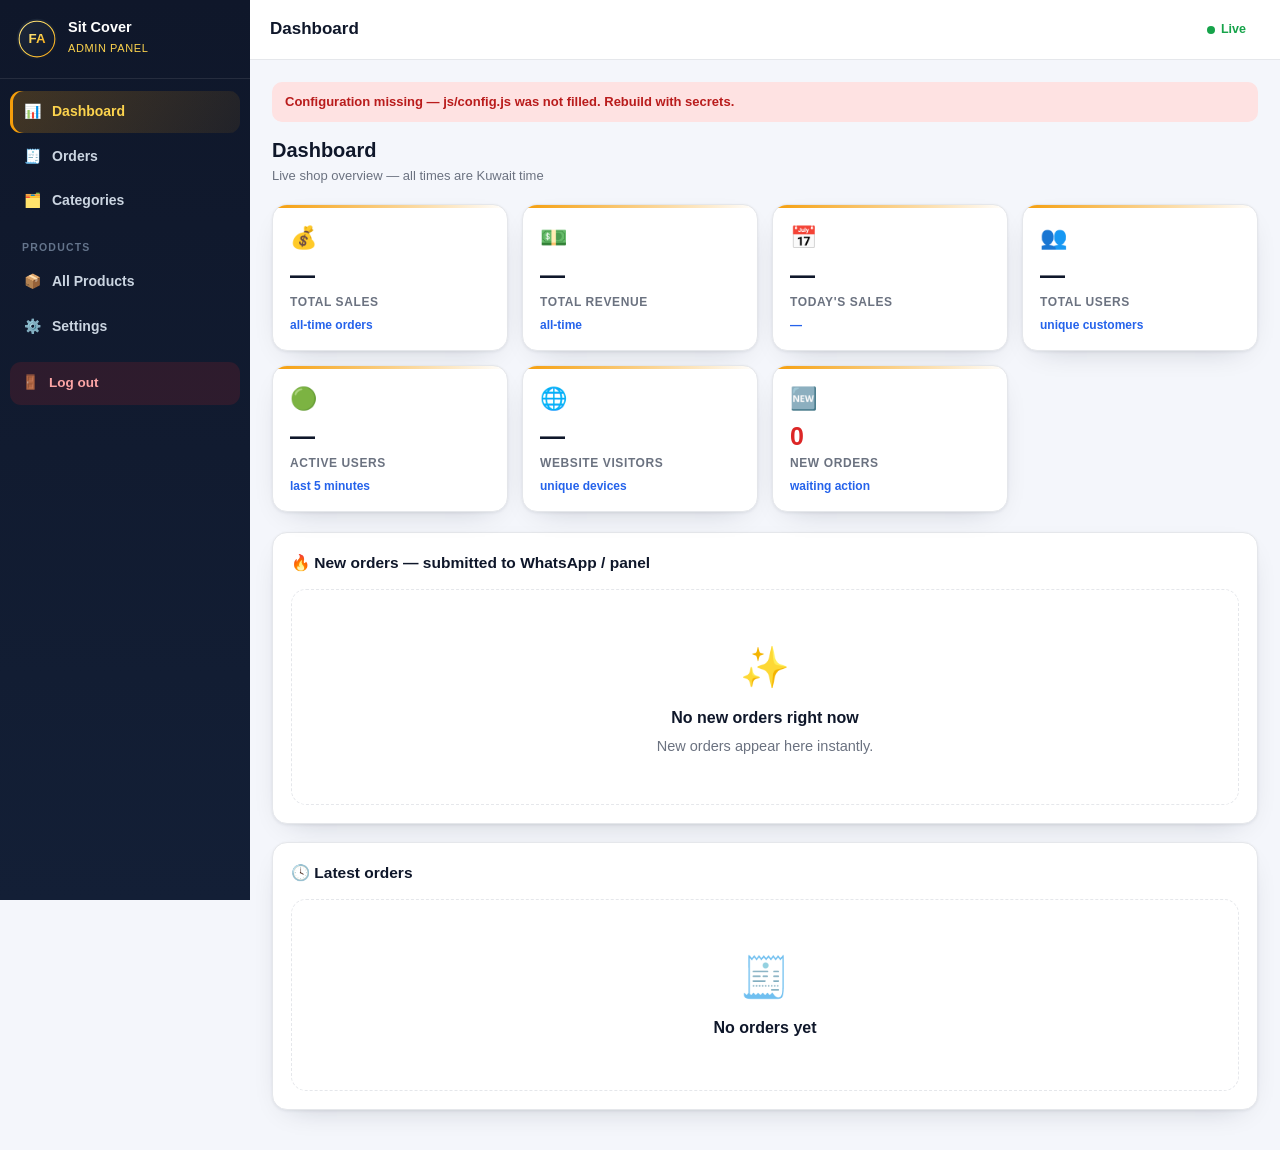
==== index.html @ c8568279 "Sit Cover admin panel: dashboard, orders, categories, products, settings" ====
<!doctype html>
<html lang="en">
<head>
  <meta charset="utf-8">
  <meta name="viewport" content="width=device-width, initial-scale=1">
  <title>Dashboard — Sit Cover Admin</title>
  <meta name="robots" content="noindex">
  <link rel="icon" href="assets/logo.svg" type="image/svg+xml">
  <link rel="stylesheet" href="css/admin.css">
</head>
<body data-nav="dashboard">
  <div id="preloader">
    <div class="pre-card">
      <img src="assets/logo.svg" alt="logo">
      <div class="pre-name">Sit Cover Admin</div>
      <div class="pre-sub">Loading dashboard…</div>
      <div class="pre-bar"><i></i></div>
    </div>
  </div>

  <div class="scrim" id="scrim"></div>
  <aside class="side" id="adminSide"></aside>

  <div class="main">
    <header class="top" id="adminTop"></header>

    <div class="wrap-a">
      <div class="login-err" id="bootErr"></div>

      <div class="page-head">
        <div>
          <h2>Dashboard</h2>
          <div class="sub">Live shop overview — all times are Kuwait time</div>
        </div>
        <div class="sub" id="dashDate"></div>
      </div>

      <div class="cards">
        <div class="stat"><div class="se">💰</div><div class="sv" id="stSales">—</div><div class="sl">Total Sales</div><div class="ss">all-time orders</div></div>
        <div class="stat"><div class="se">💵</div><div class="sv" id="stRevenue">—</div><div class="sl">Total Revenue</div><div class="ss">all-time</div></div>
        <div class="stat"><div class="se">📅</div><div class="sv" id="stToday">—</div><div class="sl">Today's Sales</div><div class="ss" id="stTodayRev">—</div></div>
        <div class="stat"><div class="se">👥</div><div class="sv" id="stUsers">—</div><div class="sl">Total Users</div><div class="ss">unique customers</div></div>
        <div class="stat"><div class="se">🟢</div><div class="sv" id="stActive">—</div><div class="sl">Active Users</div><div class="ss">last 5 minutes</div></div>
        <div class="stat"><div class="se">🌐</div><div class="sv" id="stVisitors">—</div><div class="sl">Website Visitors</div><div class="ss">unique devices</div></div>
        <div class="stat hot"><div class="se">🆕</div><div class="sv" id="stNew">0</div><div class="sl">New Orders</div><div class="ss">waiting action</div></div>
      </div>

      <div class="card">
        <h3>🔥 New orders — submitted to WhatsApp / panel</h3>
        <div id="newOrders"><div class="empty-box"><div class="big">✨</div><b>No new orders right now</b>New orders appear here instantly.</div></div>
      </div>

      <div class="card">
        <h3>🕓 Latest orders</h3>
        <div id="recentOrders"><div class="empty-box"><div class="big">🧾</div><b>No orders yet</b></div></div>
      </div>
    </div>
  </div>

  <div id="toast" class="toast"></div>

  <script src="js/config.js"></script>
  <script src="js/common.js"></script>
  <script src="js/dashboard.js"></script>
</body>
</html>
---- css/admin.css ----
:root {
  --ink: #111827;
  --muted: #6b7280;
  --line: #e5e7eb;
  --bg: #f4f6fb;
  --card: #ffffff;
  --navy: #0f172a;
  --navy2: #1e293b;
  --gold: #f59e0b;
  --gold-l: #fcd34d;
  --gold-d: #d97706;
  --ok: #16a34a;
  --bad: #dc2626;
  --info: #2563eb;
  --side-w: 250px;
  --sh: 0 1px 3px rgba(15, 23, 42, .07), 0 10px 30px -18px rgba(15, 23, 42, .3);
}

* { margin: 0; padding: 0; box-sizing: border-box; }
html { -webkit-text-size-adjust: 100%; }
body {
  font-family: "Segoe UI", Tahoma, Arial, sans-serif;
  background: var(--bg);
  color: var(--ink);
  font-size: 14.5px;
  line-height: 1.55;
  min-height: 100vh;
}
img { max-width: 100%; display: block; }
a { color: inherit; text-decoration: none; }
button, input, select, textarea { font: inherit; color: inherit; }
button { cursor: pointer; background: none; border: 0; }

.toast {
  position: fixed;
  left: 50%;
  bottom: 24px;
  transform: translateX(-50%) translateY(18px);
  background: var(--navy);
  color: #fff;
  padding: 11px 18px;
  border-radius: 999px;
  font-size: 14px;
  font-weight: 600;
  box-shadow: var(--sh);
  opacity: 0;
  pointer-events: none;
  transition: .25s;
  z-index: 9999;
  max-width: 92vw;
  text-align: center;
}
.toast.on { opacity: 1; transform: translateX(-50%) translateY(0); }
.toast.ok { background: var(--ok); }
.toast.err { background: var(--bad); }

#preloader {
  position: fixed;
  inset: 0;
  z-index: 10000;
  background: radial-gradient(1000px 500px at 50% -10%, #1e293b 0%, #0f172a 60%);
  display: flex;
  align-items: center;
  justify-content: center;
  transition: opacity .4s, visibility .4s;
}
#preloader.off { opacity: 0; visibility: hidden; pointer-events: none; }
.pre-card { text-align: center; }
.pre-card img { width: 92px; height: 92px; margin: 0 auto 14px; border-radius: 50%; animation: spin 5s linear infinite; }
@keyframes spin { to { transform: rotate(360deg); } }
.pre-name { color: #fff; font-weight: 800; font-size: 17px; }
.pre-sub { color: var(--gold-l); font-size: 12px; margin-top: 3px; }
.pre-bar { width: 150px; height: 4px; background: rgba(255,255,255,.15); border-radius: 99px; margin: 16px auto 0; overflow: hidden; }
.pre-bar i { display: block; height: 100%; width: 40%; background: linear-gradient(90deg, var(--gold-l), var(--gold)); border-radius: 99px; animation: bar 1.1s ease-in-out infinite; }
@keyframes bar { 0% { transform: translateX(-110%); } 100% { transform: translateX(320%); } }

.side {
  position: fixed;
  top: 0;
  left: 0;
  bottom: 0;
  width: var(--side-w);
  background: linear-gradient(180deg, var(--navy) 0%, #131f36 100%);
  color: #cbd5e1;
  z-index: 600;
  display: flex;
  flex-direction: column;
  overflow-y: auto;
  transition: transform .25s;
}
.side-head {
  display: flex;
  align-items: center;
  gap: 10px;
  padding: 18px 16px;
  border-bottom: 1px solid rgba(255,255,255,.09);
}
.side-head img { width: 42px; height: 42px; }
.side-head b { display: block; color: #fff; font-size: 14.5px; line-height: 1.2; }
.side-head small { font-size: 11px; color: var(--gold-l); letter-spacing: .6px; text-transform: uppercase; }
.side nav { padding: 12px 10px 20px; flex: 1; }
.nav-label { font-size: 10.5px; font-weight: 800; letter-spacing: 1.2px; text-transform: uppercase; color: #64748b; padding: 14px 12px 6px; }
.nav-i {
  display: flex;
  align-items: center;
  gap: 10px;
  padding: 10px 12px;
  border-radius: 11px;
  font-weight: 600;
  font-size: 14px;
  color: #cbd5e1;
  margin-bottom: 3px;
  transition: .13s;
}
.nav-i:hover { background: rgba(255,255,255,.07); color: #fff; }
.nav-i.on { background: linear-gradient(120deg, rgba(245,158,11,.22), rgba(245,158,11,.08)); color: var(--gold-l); box-shadow: inset 3px 0 0 var(--gold); }
.nav-i .ic { width: 20px; text-align: center; }
.nav-sub { font-size: 13px; padding: 8px 12px 8px 26px; }
.nav-sub:hover { color: var(--gold-l); }
.pill {
  margin-left: auto;
  background: var(--bad);
  color: #fff;
  font-size: 11px;
  font-weight: 800;
  min-width: 20px;
  height: 20px;
  padding: 0 6px;
  border-radius: 99px;
  display: inline-flex;
  align-items: center;
  justify-content: center;
}
.pill.hide { display: none; }
.logout {
  display: flex;
  align-items: center;
  gap: 10px;
  width: 100%;
  padding: 11px 12px;
  margin-top: 14px;
  border-radius: 11px;
  background: rgba(220,38,38,.14);
  color: #fca5a5;
  font-weight: 700;
  font-size: 13.5px;
}
.logout:hover { background: rgba(220,38,38,.28); color: #fff; }

.main { margin-left: var(--side-w); min-height: 100vh; display: flex; flex-direction: column; }
.top {
  position: sticky;
  top: 0;
  z-index: 500;
  background: rgba(255,255,255,.95);
  backdrop-filter: blur(8px);
  border-bottom: 1px solid var(--line);
  height: 60px;
  display: flex;
  align-items: center;
  gap: 12px;
  padding: 0 20px;
}
#mMenu { display: none; font-size: 20px; width: 38px; height: 38px; border-radius: 10px; }
#mMenu:hover { background: #f1f5f9; }
.top h1 { font-size: 17px; color: var(--navy); font-weight: 800; white-space: nowrap; overflow: hidden; text-overflow: ellipsis; }
.top-r { margin-left: auto; display: flex; align-items: center; gap: 14px; }
.live { color: var(--ok); font-size: 12.5px; font-weight: 800; display: inline-flex; align-items: center; gap: 6px; }
.live i { width: 8px; height: 8px; background: var(--ok); border-radius: 50%; animation: pulse 1.6s infinite; }
@keyframes pulse { 50% { opacity: .35; } }
.adm-email { font-size: 12.5px; color: var(--muted); max-width: 190px; overflow: hidden; text-overflow: ellipsis; white-space: nowrap; }

.wrap-a { padding: 22px; max-width: 1240px; width: 100%; margin: 0 auto; flex: 1; }
.page-head { display: flex; align-items: center; justify-content: space-between; gap: 12px; margin-bottom: 18px; flex-wrap: wrap; }
.page-head h2 { font-size: 20px; color: var(--navy); }
.page-head .sub { font-size: 13px; color: var(--muted); }

.cards { display: grid; grid-template-columns: repeat(auto-fill, minmax(215px, 1fr)); gap: 14px; margin-bottom: 20px; }
.stat {
  background: var(--card);
  border: 1px solid var(--line);
  border-radius: 15px;
  padding: 16px 17px;
  box-shadow: var(--sh);
  position: relative;
  overflow: hidden;
}
.stat::after { content: ""; position: absolute; top: 0; left: 0; right: 0; height: 3px; background: linear-gradient(90deg, var(--gold), transparent); }
.stat .se { font-size: 22px; margin-bottom: 6px; }
.stat .sv { font-size: 25px; font-weight: 900; color: var(--navy); line-height: 1.15; }
.stat .sv small { font-size: 13px; color: var(--muted); font-weight: 700; }
.stat .sl { font-size: 12px; font-weight: 800; letter-spacing: .6px; text-transform: uppercase; color: var(--muted); margin-top: 3px; }
.stat .ss { font-size: 12px; color: var(--info); font-weight: 700; margin-top: 4px; }
.stat.hot .sv { color: var(--bad); }

.card {
  background: var(--card);
  border: 1px solid var(--line);
  border-radius: 15px;
  box-shadow: var(--sh);
  padding: 18px;
  margin-bottom: 18px;
}
.card h3 { font-size: 15.5px; color: var(--navy); margin-bottom: 14px; display: flex; align-items: center; gap: 8px; }

.btn {
  display: inline-flex;
  align-items: center;
  justify-content: center;
  gap: 7px;
  padding: 10px 18px;
  border-radius: 11px;
  font-weight: 800;
  font-size: 13.5px;
  border: 1.5px solid transparent;
  transition: .14s;
}
.btn:disabled { opacity: .5; pointer-events: none; }
.btn-pri { background: linear-gradient(120deg, var(--gold), var(--gold-d)); color: var(--navy); box-shadow: 0 8px 18px -10px rgba(217,119,6,.9); }
.btn-pri:hover { filter: brightness(1.05); }
.btn-dark { background: var(--navy); color: #fff; }
.btn-dark:hover { background: var(--navy2); }
.btn-ghost { background: #fff; border-color: var(--line); color: var(--navy); }
.btn-ghost:hover { border-color: var(--gold); color: var(--gold-d); }
.btn-danger { background: #fee2e2; color: #b91c1c; }
.btn-danger:hover { background: #fecaca; }
.btn-wa { background: #25d366; color: #06281a; }
.btn-sm { padding: 7px 12px; font-size: 12.5px; border-radius: 9px; }
.btn-block { width: 100%; }

.field { margin-bottom: 14px; }
.field label { display: block; font-size: 12.5px; font-weight: 800; color: var(--navy); margin-bottom: 6px; }
.field .req { color: var(--bad); }
.field input, .field textarea, .field select {
  width: 100%;
  border: 1.5px solid var(--line);
  background: #fff;
  border-radius: 11px;
  padding: 11px 13px;
  font-size: 14px;
  outline: none;
  transition: border .15s;
}
.field input:focus, .field textarea:focus, .field select:focus { border-color: var(--gold); box-shadow: 0 0 0 3px rgba(245,158,11,.14); }
.field textarea { min-height: 110px; resize: vertical; }
.field .tip { font-size: 11.5px; color: var(--muted); margin-top: 5px; }
.row2 { display: grid; grid-template-columns: 1fr 1fr; gap: 13px; }
.row3 { display: grid; grid-template-columns: 1fr 1fr 1fr; gap: 13px; }
@media (max-width: 640px) { .row2, .row3 { grid-template-columns: 1fr; } }

.switch { position: relative; display: inline-block; width: 44px; height: 24px; flex: 0 0 auto; }
.switch input { opacity: 0; width: 0; height: 0; }
.switch i {
  position: absolute;
  inset: 0;
  background: #cbd5e1;
  border-radius: 99px;
  transition: .2s;
  cursor: pointer;
}
.switch i::before {
  content: "";
  position: absolute;
  width: 18px;
  height: 18px;
  left: 3px;
  top: 3px;
  background: #fff;
  border-radius: 50%;
  transition: .2s;
  box-shadow: 0 1px 3px rgba(0,0,0,.25);
}
.switch input:checked + i { background: var(--ok); }
.switch input:checked + i::before { transform: translateX(20px); }

.badge { display: inline-flex; align-items: center; gap: 5px; font-size: 11.5px; font-weight: 800; padding: 4px 10px; border-radius: 99px; }
.badge.new { background: #fef3c7; color: #92400e; }
.badge.confirmed { background: #dbeafe; color: #1d4ed8; }
.badge.delivered { background: #dcfce7; color: #15803d; }
.badge.cancelled { background: #fee2e2; color: #b91c1c; }
.badge.stock { background: #dcfce7; color: #15803d; }
.badge.out { background: #fee2e2; color: #b91c1c; }
.badge.cat { background: #f1f5f9; color: var(--navy); }

.pgrid { display: grid; grid-template-columns: repeat(auto-fill, minmax(235px, 1fr)); gap: 15px; }
.pcard {
  background: var(--card);
  border: 1px solid var(--line);
  border-radius: 15px;
  overflow: hidden;
  box-shadow: var(--sh);
  display: flex;
  flex-direction: column;
}
.pcard .pc-img { aspect-ratio: 16/10; background: #eef2f7; position: relative; }
.pcard .pc-img img { width: 100%; height: 100%; object-fit: cover; }
.pcard .pc-img .ph { width: 100%; height: 100%; display: flex; align-items: center; justify-content: center; font-size: 34px; color: #94a3b8; }
.pcard .pc-vid {
  position: absolute;
  top: 8px;
  right: 8px;
  background: rgba(15,23,42,.75);
  color: #fff;
  font-size: 10.5px;
  font-weight: 800;
  padding: 3px 8px;
  border-radius: 99px;
}
.pcard .pc-b { padding: 12px 13px 14px; display: flex; flex-direction: column; gap: 7px; flex: 1; }
.pcard .pc-n { font-weight: 800; color: var(--navy); font-size: 14.5px; line-height: 1.3; }
.pcard .pc-p { font-weight: 900; color: var(--gold-d); font-size: 16px; }
.pcard .pc-meta { display: flex; gap: 6px; flex-wrap: wrap; align-items: center; }
.pcard .pc-act { display: flex; gap: 7px; margin-top: auto; padding-top: 6px; }
.pcard .pc-act .btn { flex: 1; }

.tbl-wrap { overflow-x: auto; }
table.tbl { width: 100%; border-collapse: collapse; min-width: 620px; }
.tbl th {
  text-align: left;
  font-size: 11px;
  font-weight: 800;
  text-transform: uppercase;
  letter-spacing: .7px;
  color: var(--muted);
  padding: 10px 12px;
  border-bottom: 2px solid var(--line);
  background: #f8fafc;
}
.tbl th:first-child { border-radius: 10px 0 0 10px; }
.tbl th:last-child { border-radius: 0 10px 10px 0; }
.tbl td { padding: 12px; border-bottom: 1px solid var(--line); vertical-align: middle; font-size: 13.5px; }
.tbl tr:hover td { background: #fafbfd; }
.tbl .t-actions { display: flex; gap: 6px; justify-content: flex-end; }
.icbtn { width: 32px; height: 32px; border-radius: 9px; background: #f1f5f9; display: inline-flex; align-items: center; justify-content: center; font-size: 14px; transition: .13s; }
.icbtn:hover { background: #e2e8f0; }
.icbtn.danger { background: #fee2e2; }
.icbtn.danger:hover { background: #fecaca; }

.chips { display: flex; gap: 8px; flex-wrap: wrap; margin-bottom: 16px; }
.chip {
  padding: 8px 15px;
  border-radius: 99px;
  background: #fff;
  border: 1.5px solid var(--line);
  font-weight: 700;
  font-size: 13px;
  color: var(--muted);
  transition: .13s;
}
.chip:hover { border-color: var(--gold); color: var(--gold-d); }
.chip.on { background: var(--navy); border-color: var(--navy); color: #fff; }
.chip .c-n { opacity: .75; font-size: 12px; }

.ocard {
  background: var(--card);
  border: 1px solid var(--line);
  border-radius: 14px;
  box-shadow: var(--sh);
  margin-bottom: 12px;
  overflow: hidden;
}
.ohead { display: flex; align-items: center; gap: 13px; padding: 14px 16px; cursor: pointer; flex-wrap: wrap; }
.ohead:hover { background: #fafbfd; }
.ohead .o-id { font-weight: 900; color: var(--navy); font-size: 14.5px; }
.ohead .o-when { font-size: 12px; color: var(--muted); }
.ohead .o-cust { font-size: 13.5px; color: #374151; }
.ohead .o-tot { margin-left: auto; font-weight: 900; color: var(--gold-d); font-size: 16px; }
.ohead .o-arrow { transition: .2s; color: var(--muted); font-size: 13px; }
.ocard.open .o-arrow { transform: rotate(180deg); }
.obody { display: none; border-top: 1px solid var(--line); padding: 16px; background: #fcfcfe; }
.ocard.open .obody { display: block; }
.kv { display: grid; grid-template-columns: 130px 1fr; gap: 5px 12px; font-size: 13.5px; margin-bottom: 12px; }
.kv .k { color: var(--muted); font-weight: 700; }
.kv .v { color: var(--navy); font-weight: 600; word-break: break-word; }
.o-items { width: 100%; border-collapse: collapse; font-size: 13px; margin-bottom: 12px; }
.o-items td { padding: 7px 9px; border-bottom: 1px dashed var(--line); }
.o-items tr:last-child td { border-bottom: 0; }
.o-items .r { text-align: right; font-weight: 800; }
.ss-thumb { max-height: 170px; border-radius: 11px; border: 1px solid var(--line); cursor: zoom-in; }
.o-actions { display: flex; gap: 9px; flex-wrap: wrap; margin-top: 8px; }

.mask {
  position: fixed;
  inset: 0;
  background: rgba(15,23,42,.5);
  z-index: 800;
  opacity: 0;
  visibility: hidden;
  transition: .22s;
}
.mask.on { opacity: 1; visibility: visible; }
.modal {
  position: fixed;
  top: 0;
  right: 0;
  bottom: 0;
  width: min(520px, 100vw);
  background: #fff;
  z-index: 801;
  transform: translateX(103%);
  transition: transform .28s ease;
  display: flex;
  flex-direction: column;
  box-shadow: -20px 0 60px -20px rgba(15,23,42,.4);
}
.modal.on { transform: translateX(0); }
.m-head {
  display: flex;
  align-items: center;
  gap: 10px;
  padding: 16px 18px;
  border-bottom: 1px solid var(--line);
  background: #fff;
}
.m-head h3 { font-size: 16px; color: var(--navy); }
.m-head .x { margin-left: auto; width: 34px; height: 34px; border-radius: 10px; background: #f1f5f9; font-size: 16px; }
.m-head .x:hover { background: #e2e8f0; }
.m-body { flex: 1; overflow-y: auto; padding: 18px; }
.m-foot { display: flex; gap: 10px; padding: 14px 18px; border-top: 1px solid var(--line); background: #fff; }
.m-foot .btn { flex: 1; }

.drop {
  border: 2px dashed var(--line);
  border-radius: 13px;
  padding: 22px 14px;
  text-align: center;
  color: var(--muted);
  font-size: 13.5px;
  background: #f8fafc;
  cursor: pointer;
  transition: .15s;
}
.drop:hover, .drop.over { border-color: var(--gold); background: #fffbeb; color: var(--gold-d); }
.drop b { display: block; color: var(--navy); font-size: 14.5px; margin-bottom: 3px; }
.mlist { display: flex; flex-direction: column; gap: 9px; margin-top: 12px; }
.mitem {
  display: flex;
  align-items: center;
  gap: 11px;
  border: 1px solid var(--line);
  border-radius: 12px;
  padding: 8px;
  background: #fff;
}
.mitem .mi-thumb { width: 62px; height: 48px; border-radius: 8px; overflow: hidden; background: #eef2f7; flex: 0 0 auto; display: flex; align-items: center; justify-content: center; }
.mitem .mi-thumb img { width: 100%; height: 100%; object-fit: cover; }
.mitem .mi-info { flex: 1; min-width: 0; }
.mitem .mi-info b { display: block; font-size: 12.5px; color: var(--navy); white-space: nowrap; overflow: hidden; text-overflow: ellipsis; }
.mitem .mi-info small { font-size: 11.5px; color: var(--muted); }
.mitem .mi-cover { font-size: 10.5px; font-weight: 800; background: var(--gold); color: var(--navy); padding: 3px 8px; border-radius: 99px; }
.mprog { height: 5px; background: #e5e7eb; border-radius: 99px; overflow: hidden; margin-top: 5px; }
.mprog i { display: block; height: 100%; width: 0%; background: var(--gold); transition: width .18s; }
.mitem.err { border-color: #fecaca; background: #fef2f2; }

.empty-box {
  text-align: center;
  padding: 46px 16px;
  background: #fff;
  border: 1.5px dashed var(--line);
  border-radius: 15px;
  color: var(--muted);
}
.empty-box .big { font-size: 40px; margin-bottom: 8px; }
.empty-box b { display: block; color: var(--navy); font-size: 16px; margin-bottom: 4px; }

.login-wrap { min-height: 100vh; display: flex; align-items: center; justify-content: center; padding: 20px; background: radial-gradient(900px 500px at 50% -10%, #1e293b 0%, #0f172a 65%); }
.login-card { width: 100%; max-width: 400px; background: #fff; border-radius: 20px; padding: 30px 26px; box-shadow: 0 40px 80px -30px rgba(0,0,0,.6); }
.login-card .lg { width: 74px; height: 74px; margin: 0 auto 12px; }
.login-card h1 { text-align: center; font-size: 20px; color: var(--navy); }
.login-card .lsub { text-align: center; color: var(--muted); font-size: 13px; margin-bottom: 22px; }
.login-err { display: none; background: #fee2e2; color: #b91c1c; font-size: 13px; font-weight: 700; padding: 10px 13px; border-radius: 10px; margin-bottom: 13px; }
.login-err.on { display: block; }
.pw-wrap { position: relative; }
.pw-wrap input { padding-right: 66px; }
.pw-eye { position: absolute; right: 8px; top: 50%; transform: translateY(-50%); font-size: 12px; font-weight: 800; color: var(--muted); padding: 5px 8px; border-radius: 8px; }
.pw-eye:hover { background: #f1f5f9; color: var(--navy); }
.lnk { text-align: center; margin-top: 14px; font-size: 13px; }
.lnk a, .lnk button { color: var(--info); font-weight: 700; }
.lnk button:hover { text-decoration: underline; }

.tier-grid { display: grid; grid-template-columns: 1fr 1fr; gap: 10px; }
.tier {
  display: flex;
  align-items: center;
  gap: 9px;
  background: #f8fafc;
  border: 1px solid var(--line);
  border-radius: 11px;
  padding: 9px 12px;
}
.tier span { font-size: 12.5px; font-weight: 700; color: var(--muted); flex: 1; }
.tier input { width: 84px; padding: 7px 9px; border: 1.5px solid var(--line); border-radius: 9px; font-size: 13.5px; text-align: center; }

.saved-bar {
  position: sticky;
  bottom: 0;
  background: var(--navy);
  color: #fff;
  padding: 13px 18px;
  border-radius: 14px;
  display: none;
  align-items: center;
  gap: 12px;
  margin-top: 14px;
  box-shadow: var(--sh);
}
.saved-bar.on { display: flex; }
.saved-bar .btn { margin-left: auto; }

.scrim { display: none; }

@media (max-width: 960px) {
  .side { transform: translateX(-104%); }
  .side.on { transform: translateX(0); }
  .main { margin-left: 0; }
  #mMenu { display: inline-flex; align-items: center; justify-content: center; }
  .scrim {
    display: block;
    position: fixed;
    inset: 0;
    background: rgba(15,23,42,.5);
    z-index: 550;
    opacity: 0;
    visibility: hidden;
    transition: .2s;
  }
  .scrim.on { opacity: 1; visibility: visible; }
  .wrap-a { padding: 16px; }
  .adm-email { display: none; }
}
@media (max-width: 560px) {
  .cards { grid-template-columns: repeat(2, 1fr); gap: 10px; }
  .stat { padding: 13px; }
  .stat .sv { font-size: 20px; }
  .kv { grid-template-columns: 1fr; gap: 2px; }
  .kv .k { margin-top: 7px; }
}
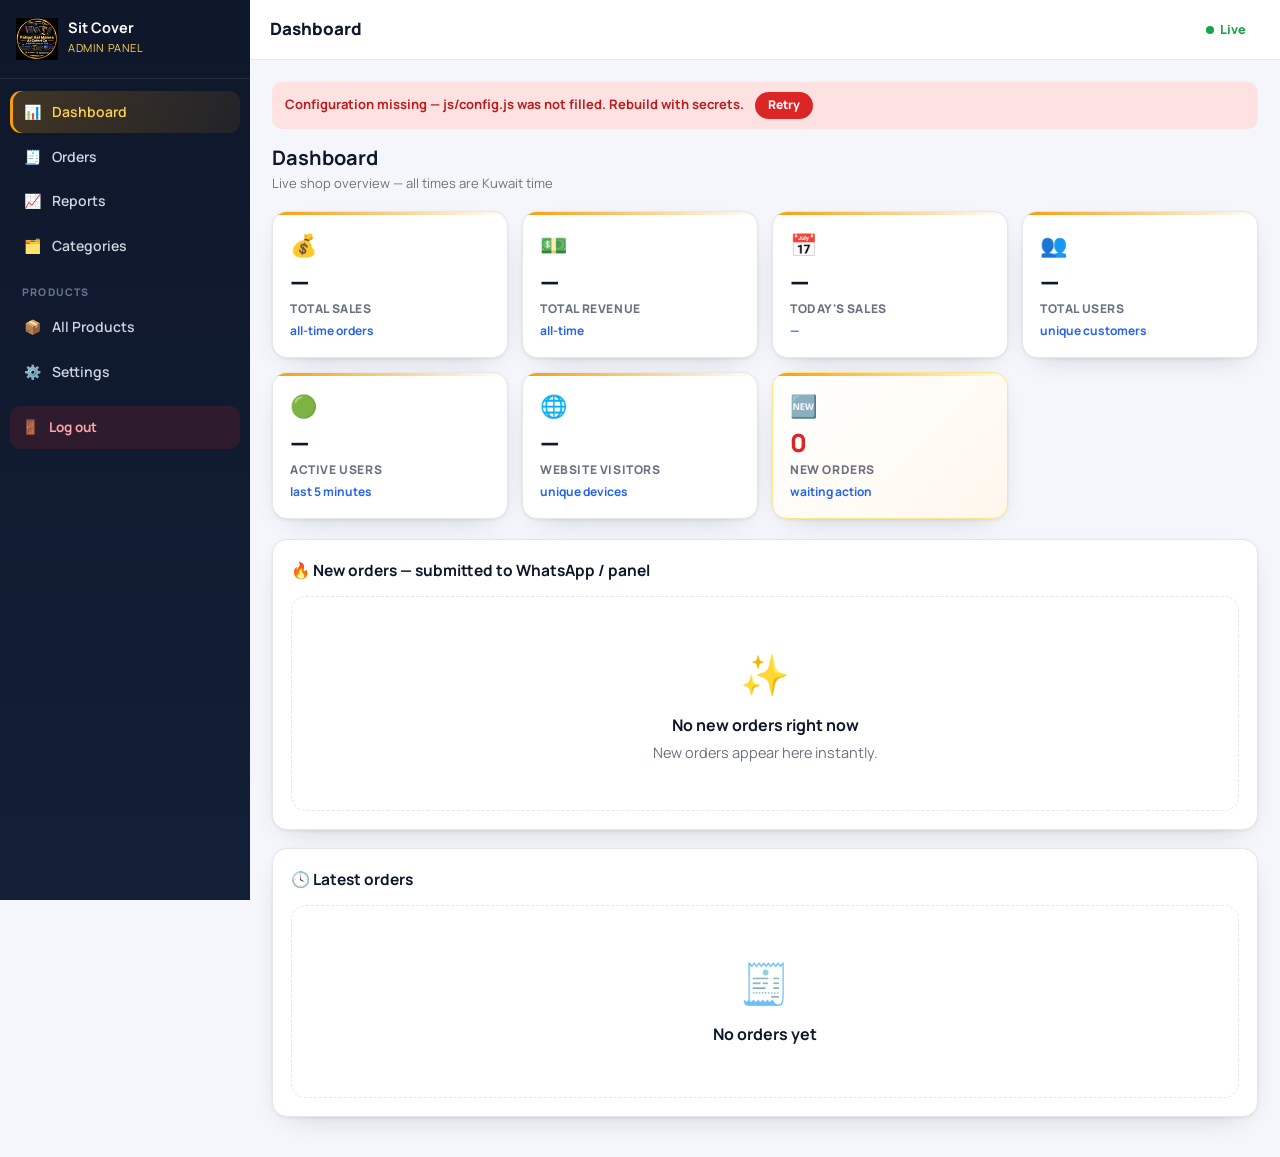
==== commit ec648dcc: "Use supplied branding across admin panel" ====
--- a/index.html
+++ b/index.html
@@ -5,13 +5,13 @@
   <meta name="viewport" content="width=device-width, initial-scale=1">
   <title>Dashboard — Sit Cover Admin</title>
   <meta name="robots" content="noindex">
-  <link rel="icon" href="assets/logo.svg" type="image/svg+xml">
+  <link rel="icon" href="assets/shop-logo.webp" type="image/webp">
   <link rel="stylesheet" href="css/admin.css">
 </head>
 <body data-nav="dashboard">
   <div id="preloader">
     <div class="pre-card">
-      <img src="assets/logo.svg" alt="logo">
+      <img src="assets/shop-logo.webp" alt="logo">
       <div class="pre-name">Sit Cover Admin</div>
       <div class="pre-sub">Loading dashboard…</div>
       <div class="pre-bar"><i></i></div>
--- a/css/admin.css
+++ b/css/admin.css
@@ -1,3 +1,5 @@
+@import url('https://fonts.googleapis.com/css2?family=Manrope:wght@400;600;700;800&display=swap');
+
 :root {
   --ink: #111827;
   --muted: #6b7280;
@@ -19,7 +21,7 @@
 * { margin: 0; padding: 0; box-sizing: border-box; }
 html { -webkit-text-size-adjust: 100%; }
 body {
-  font-family: "Segoe UI", Tahoma, Arial, sans-serif;
+  font-family: "Manrope", "Segoe UI", Tahoma, Arial, sans-serif;
   background: var(--bg);
   color: var(--ink);
   font-size: 14.5px;
@@ -282,7 +284,7 @@
 .badge.out { background: #fee2e2; color: #b91c1c; }
 .badge.cat { background: #f1f5f9; color: var(--navy); }
 
-.pgrid { display: grid; grid-template-columns: repeat(auto-fill, minmax(235px, 1fr)); gap: 15px; }
+.pgrid { display: grid; grid-template-columns: repeat(auto-fill, minmax(190px, 1fr)); gap: 12px; }
 .pcard {
   background: var(--card);
   border: 1px solid var(--line);
@@ -292,7 +294,7 @@
   display: flex;
   flex-direction: column;
 }
-.pcard .pc-img { aspect-ratio: 16/10; background: #eef2f7; position: relative; }
+.pcard .pc-img { aspect-ratio: 4/3; max-height: 150px; background: #eef2f7; position: relative; }
 .pcard .pc-img img { width: 100%; height: 100%; object-fit: cover; }
 .pcard .pc-img .ph { width: 100%; height: 100%; display: flex; align-items: center; justify-content: center; font-size: 34px; color: #94a3b8; }
 .pcard .pc-vid {
@@ -306,11 +308,11 @@
   padding: 3px 8px;
   border-radius: 99px;
 }
-.pcard .pc-b { padding: 12px 13px 14px; display: flex; flex-direction: column; gap: 7px; flex: 1; }
-.pcard .pc-n { font-weight: 800; color: var(--navy); font-size: 14.5px; line-height: 1.3; }
-.pcard .pc-p { font-weight: 900; color: var(--gold-d); font-size: 16px; }
+.pcard .pc-b { padding: 10px 11px 11px; display: flex; flex-direction: column; gap: 5px; flex: 1; }
+.pcard .pc-n { font-weight: 800; color: var(--navy); font-size: 13.5px; line-height: 1.3; display: -webkit-box; -webkit-line-clamp: 2; -webkit-box-orient: vertical; overflow: hidden; }
+.pcard .pc-p { font-weight: 900; color: var(--gold-d); font-size: 15px; }
 .pcard .pc-meta { display: flex; gap: 6px; flex-wrap: wrap; align-items: center; }
-.pcard .pc-act { display: flex; gap: 7px; margin-top: auto; padding-top: 6px; }
+.pcard .pc-act { display: flex; gap: 6px; margin-top: auto; padding-top: 5px; }
 .pcard .pc-act .btn { flex: 1; }
 
 .tbl-wrap { overflow-x: auto; }
@@ -535,3 +537,118 @@
   .kv { grid-template-columns: 1fr; gap: 2px; }
   .kv .k { margin-top: 7px; }
 }
+
+.bnav {
+  display: none;
+  position: fixed;
+  left: 0;
+  right: 0;
+  bottom: 0;
+  background: rgba(255, 255, 255, .97);
+  backdrop-filter: blur(8px);
+  border-top: 1px solid var(--line);
+  box-shadow: 0 -10px 30px -20px rgba(15, 23, 42, .5);
+  z-index: 700;
+  padding-bottom: env(safe-area-inset-bottom, 0);
+}
+.bnav a {
+  flex: 1;
+  display: flex;
+  flex-direction: column;
+  align-items: center;
+  gap: 3px;
+  padding: 9px 2px 7px;
+  font-size: 10px;
+  font-weight: 800;
+  letter-spacing: .2px;
+  color: var(--muted);
+  position: relative;
+  transition: color .13s;
+}
+.bnav a svg {
+  width: 21px;
+  height: 21px;
+  stroke: currentColor;
+  fill: none;
+  stroke-width: 1.9;
+  stroke-linecap: round;
+  stroke-linejoin: round;
+}
+.bnav a.on { color: var(--gold-d); }
+.bnav .pill { position: absolute; top: 4px; left: calc(50% + 7px); margin: 0; font-size: 9.5px; min-width: 17px; height: 17px; }
+
+@media (max-width: 960px) {
+  .bnav { display: flex; }
+  .main { padding-bottom: 62px; }
+  .toast { bottom: 74px; }
+  .saved-bar { bottom: 8px; }
+}
+
+.boot-retry {
+  margin-left: 8px;
+  background: var(--bad);
+  color: #fff;
+  font-size: 12px;
+  font-weight: 800;
+  padding: 4px 13px;
+  border-radius: 99px;
+  border: 0;
+}
+.boot-retry:hover { filter: brightness(1.1); }
+
+.newcat {
+  display: flex;
+  gap: 8px;
+  flex-wrap: wrap;
+  margin-top: 9px;
+  padding: 11px;
+  background: linear-gradient(120deg, rgba(245, 158, 11, .08), rgba(245, 158, 11, .03));
+  border: 1.5px dashed rgba(245, 158, 11, .55);
+  border-radius: 12px;
+}
+.newcat[hidden] { display: none !important; }
+.newcat input {
+  flex: 1 1 150px;
+  min-width: 0;
+  border: 1.5px solid var(--line);
+  background: #fff;
+  border-radius: 10px;
+  padding: 9px 11px;
+  font-size: 13.5px;
+  outline: none;
+}
+.newcat input:focus { border-color: var(--gold); box-shadow: 0 0 0 3px rgba(245, 158, 11, .14); }
+.newcat input#ncIcon { flex: 0 0 64px; text-align: center; }
+
+.lg-chips {
+  display: flex;
+  justify-content: center;
+  gap: 6px;
+  flex-wrap: wrap;
+  margin: -8px 0 20px;
+}
+.lg-chips i {
+  font-style: normal;
+  font-size: 10.5px;
+  font-weight: 800;
+  color: var(--gold-d);
+  background: #fef3c7;
+  border: 1px solid #fde68a;
+  padding: 3px 10px;
+  border-radius: 99px;
+  white-space: nowrap;
+}
+
+.stat { transition: transform .15s, box-shadow .15s; }
+.stat:hover { transform: translateY(-2px); box-shadow: 0 14px 34px -20px rgba(15, 23, 42, .45); }
+.stat.hot { background: linear-gradient(135deg, #fff 0%, #fff7ed 100%); border-color: #fde68a; }
+.pcard { transition: transform .15s, box-shadow .15s; }
+.pcard:hover { transform: translateY(-3px); box-shadow: 0 16px 36px -22px rgba(15, 23, 42, .5); }
+.pcard { cursor: pointer; }
+.pcard .pc-act, .pcard .pc-stock { cursor: default; }
+@media (max-width: 560px) {
+  .pgrid { grid-template-columns: repeat(2, minmax(0, 1fr)); gap: 9px; }
+  .pcard .pc-img { max-height: 120px; }
+  .pcard .pc-b { padding: 8px; }
+  .pcard .pc-act { flex-direction: column; }
+}
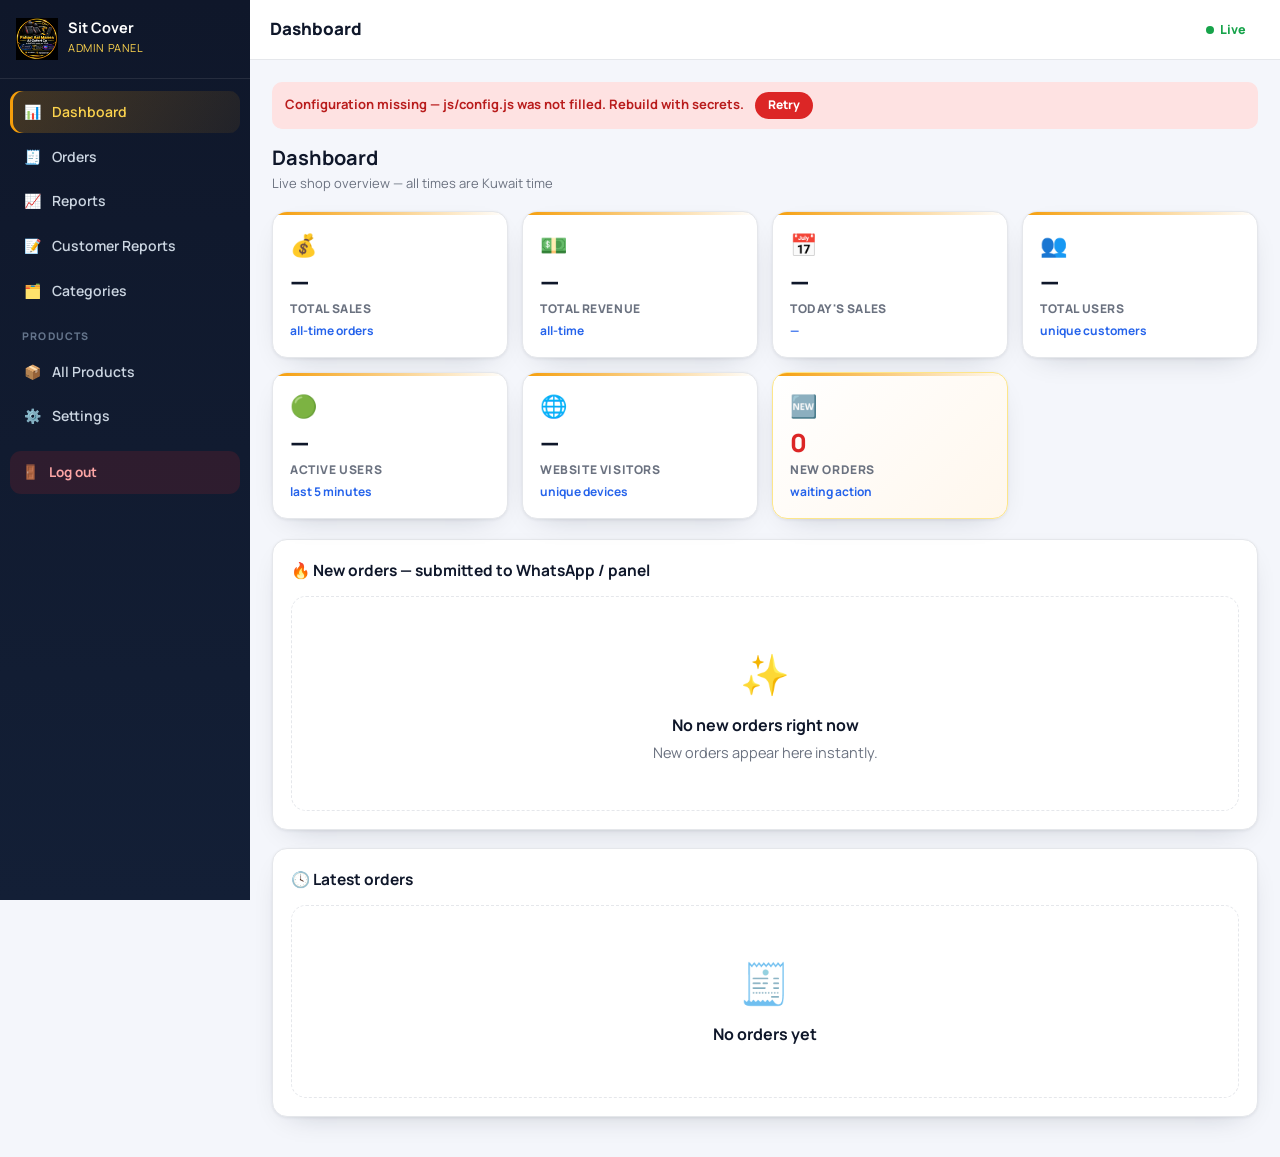
==== commit 6b7470b1: "Add branding tab order details and icon media upgrades - settings: branding tab (logo/banner/loading" ====
--- a/index.html
+++ b/index.html
@@ -2,11 +2,16 @@
 <html lang="en">
 <head>
   <meta charset="utf-8">
-  <meta name="viewport" content="width=device-width, initial-scale=1">
+  <meta name="viewport" content="width=device-width, initial-scale=1, interactive-widget=resizes-content">
   <title>Dashboard — Sit Cover Admin</title>
   <meta name="robots" content="noindex">
   <link rel="icon" href="assets/shop-logo.webp" type="image/webp">
-  <link rel="stylesheet" href="css/admin.css">
+    <link rel="preconnect" href="https://fonts.googleapis.com">
+  <link rel="preconnect" href="https://fonts.gstatic.com" crossorigin>
+  <link rel="preload" as="style" href="https://fonts.googleapis.com/css2?family=Manrope:wght@400;600;700;800&display=swap">
+  <link rel="stylesheet" href="https://fonts.googleapis.com/css2?family=Manrope:wght@400;600;700;800&display=swap" media="print" onload="this.media=&#39;all&#39;">
+  <noscript><link rel="stylesheet" href="https://fonts.googleapis.com/css2?family=Manrope:wght@400;600;700;800&display=swap"></noscript>
+<link rel="stylesheet" href="css/admin.css">
 </head>
 <body data-nav="dashboard">
   <div id="preloader">
--- a/css/admin.css
+++ b/css/admin.css
@@ -1,5 +1,3 @@
-@import url('https://fonts.googleapis.com/css2?family=Manrope:wght@400;600;700;800&display=swap');
-
 :root {
   --ink: #111827;
   --muted: #6b7280;
@@ -283,6 +281,13 @@
 .badge.stock { background: #dcfce7; color: #15803d; }
 .badge.out { background: #fee2e2; color: #b91c1c; }
 .badge.cat { background: #f1f5f9; color: var(--navy); }
+.settings-tabs { display:flex; gap:8px; flex-wrap:wrap; margin:0 0 16px; }
+.settings-tabs .chip { border:1px solid var(--line); background:#fff; padding:8px 13px; border-radius:999px; font-weight:800; font-size:13px; }
+.settings-tabs .chip.on { background:var(--navy); border-color:var(--navy); color:#fff; }
+.cat-quick { display:flex; gap:8px; overflow-x:auto; padding:0 0 16px; scrollbar-width:thin; }
+.cat-quick-btn { flex:0 0 auto; padding:8px 13px; background:#fff; border:1px solid var(--line); border-radius:999px; font-size:12.5px; font-weight:800; color:var(--navy); white-space:nowrap; }
+.cat-quick-btn:hover, .cat-quick-btn.on { background:var(--navy); border-color:var(--navy); color:#fff; }
+.cat-quick-btn.add { color:var(--gold-d); border-color:#fcd34d; background:#fffbeb; }
 
 .pgrid { display: grid; grid-template-columns: repeat(auto-fill, minmax(190px, 1fr)); gap: 12px; }
 .pcard {
@@ -652,3 +657,297 @@
   .pcard .pc-b { padding: 8px; }
   .pcard .pc-act { flex-direction: column; }
 }
+
+/* ------------------------------------------------------------------ *
+ * Settings → Branding
+ * ------------------------------------------------------------------ */
+.brand-grid {
+  display: grid;
+  grid-template-columns: repeat(auto-fit, minmax(300px, 1fr));
+  gap: 14px;
+  margin-top: 14px;
+}
+.brand-slot {
+  position: relative;
+  display: flex;
+  gap: 14px;
+  align-items: flex-start;
+  padding: 14px;
+  border: 1px solid var(--line, #e5e7eb);
+  border-radius: 14px;
+  background: #fff;
+}
+.bs-prev {
+  flex: none;
+  display: flex;
+  align-items: center;
+  justify-content: center;
+  overflow: hidden;
+  background: repeating-conic-gradient(#f1f5f9 0% 25%, #fff 0% 50%) 50% / 16px 16px;
+  border: 1px solid var(--line, #e5e7eb);
+  border-radius: 12px;
+}
+.bs-prev img { width: 100%; height: 100%; object-fit: contain; display: block; }
+.bs-logo { width: 74px; height: 74px; padding: 6px; }
+.bs-ico { width: 46px; height: 46px; padding: 4px; }
+.bs-banner { width: 120px; height: 74px; }
+.bs-banner img { object-fit: cover; }
+.bs-meta { min-width: 0; flex: 1; }
+.bs-meta b { display: block; font-size: 14.5px; margin-bottom: 3px; }
+.bs-meta small { display: block; color: var(--muted, #6b7280); font-size: 12.2px; line-height: 1.45; }
+.bs-acts { display: flex; flex-wrap: wrap; gap: 8px; margin-top: 10px; }
+.bs-state {
+  position: absolute;
+  top: 10px;
+  right: 10px;
+  padding: 3px 9px;
+  border-radius: 999px;
+  background: #f1f5f9;
+  color: #64748b;
+  font-size: 11px;
+  font-weight: 800;
+  letter-spacing: .04em;
+  text-transform: uppercase;
+}
+.bs-state.on { background: #dcfce7; color: #15803d; }
+
+@media (max-width: 640px) {
+  .brand-slot { flex-direction: column; }
+  .bs-banner { width: 100%; height: 110px; }
+}
+
+/* ------------------------------------------------------------------ *
+ * Orders — list cards, payment-proof thumb, detail values
+ * ------------------------------------------------------------------ */
+.olist { display: block; }
+
+.ocard .oc-main {
+  display: flex;
+  gap: 14px;
+  align-items: flex-start;
+  padding: 14px 16px;
+  cursor: pointer;
+  transition: background .13s;
+}
+.ocard .oc-main:hover { background: #fafbfd; }
+.ocard .oc-l { flex: 1 1 auto; min-width: 0; }
+.ocard .oc-top { display: flex; align-items: center; gap: 8px; flex-wrap: wrap; margin-bottom: 7px; }
+.ocard .oc-top > b { font-weight: 900; color: var(--navy); font-size: 14.5px; letter-spacing: .02em; }
+.ocard .oc-cust { font-size: 14.5px; font-weight: 700; color: #1f2937; }
+.ocard .oc-addr {
+  font-size: 12.5px;
+  color: var(--muted);
+  margin-top: 3px;
+  white-space: nowrap;
+  overflow: hidden;
+  text-overflow: ellipsis;
+}
+.ocard .oc-items { font-size: 13.2px; color: #475569; margin-top: 6px; line-height: 1.45; }
+.ocard .oc-meta { font-size: 12.2px; color: var(--muted); margin-top: 7px; }
+
+.ocard .oc-r {
+  flex: none;
+  display: flex;
+  flex-direction: column;
+  align-items: flex-end;
+  gap: 9px;
+  min-width: 116px;
+}
+.ocard .oc-total { font-weight: 900; color: var(--gold-d); font-size: 17px; white-space: nowrap; }
+.ocard .oc-open { flex: none; }
+
+.badge.wa { background: #dcfce7; color: #15803d; }
+.badge.wa::before { content: ''; }
+
+.oc-shot {
+  width: 58px;
+  height: 58px;
+  border-radius: 11px;
+  overflow: hidden;
+  border: 1px solid var(--line);
+  background: #f1f5f9;
+  display: flex;
+  align-items: center;
+  justify-content: center;
+  font-size: 20px;
+  padding: 0;
+  cursor: zoom-in;
+  flex: none;
+}
+.oc-shot img { width: 100%; height: 100%; object-fit: cover; display: block; }
+
+.val {
+  font-size: 14.5px;
+  font-weight: 700;
+  color: var(--navy);
+  line-height: 1.55;
+  word-break: break-word;
+}
+.val a { font-weight: 700; }
+.val.big-v { font-size: 24px; font-weight: 900; color: var(--gold-d); }
+.val.muted-v { font-weight: 600; color: var(--muted); font-size: 13.5px; }
+
+img.shot {
+  display: block;
+  width: 100%;
+  max-height: 320px;
+  object-fit: contain;
+  border: 1px solid var(--line);
+  border-radius: 12px;
+  background: #f8fafc;
+}
+img.mini {
+  width: 44px;
+  height: 44px;
+  object-fit: cover;
+  border-radius: 9px;
+  border: 1px solid var(--line);
+  display: block;
+}
+
+@media (max-width: 620px) {
+  .ocard .oc-main { flex-direction: column; }
+  .ocard .oc-r {
+    flex-direction: row;
+    align-items: center;
+    justify-content: space-between;
+    width: 100%;
+    min-width: 0;
+  }
+}
+
+/* ------------------------------------------------------------------ *
+ * Shared icon rendering
+ * ------------------------------------------------------------------ */
+.ico { display: inline-flex; align-items: center; justify-content: center; flex: none; line-height: 1; }
+.ico-box { width: 1.15em; height: 1.15em; }
+.ico-img { width: 100%; height: 100%; object-fit: contain; display: block; }
+.nav-i .ic .ico { font-size: inherit; }
+
+/* ------------------------------------------------------------------ *
+ * Category icon picker
+ * ------------------------------------------------------------------ */
+.icon-picker { margin-top: 10px; border: 1px solid var(--line); border-radius: 13px; background: #fcfcfe; padding: 12px; }
+.ip-sec + .ip-sec { margin-top: 12px; padding-top: 12px; border-top: 1px dashed var(--line); }
+.ip-lab {
+  display: block;
+  font-size: 11px;
+  font-weight: 800;
+  letter-spacing: .08em;
+  text-transform: uppercase;
+  color: var(--muted);
+  margin-bottom: 7px;
+}
+.ip-grid { display: flex; flex-wrap: wrap; gap: 6px; }
+.ip-b {
+  min-width: 38px;
+  height: 38px;
+  padding: 0 7px;
+  display: inline-flex;
+  align-items: center;
+  justify-content: center;
+  border: 1px solid var(--line);
+  border-radius: 10px;
+  background: #fff;
+  font-size: 18px;
+  cursor: pointer;
+  transition: border-color .13s, background .13s, transform .1s;
+}
+.ip-b:hover { border-color: var(--gold); transform: translateY(-1px); }
+.ip-b.on { border-color: var(--navy); background: var(--navy); }
+.ip-b.on .ico-img { filter: invert(1) brightness(2); }
+.ip-acts .btn { height: 38px; }
+
+.ip-preview {
+  display: flex;
+  align-items: center;
+  gap: 11px;
+  margin-top: 12px;
+  padding: 10px 12px;
+  background: #f8fafc;
+  border: 1px solid var(--line);
+  border-radius: 12px;
+}
+.ip-prev {
+  width: 44px;
+  height: 44px;
+  flex: none;
+  display: inline-flex;
+  align-items: center;
+  justify-content: center;
+  border-radius: 11px;
+  background: #fff;
+  border: 1px solid var(--line);
+  font-size: 22px;
+  overflow: hidden;
+}
+.ip-prev .ico { width: 26px; height: 26px; }
+.ip-prev.empty { color: var(--muted); font-size: 16px; }
+.ip-cap { font-size: 12.5px; color: var(--muted); font-weight: 600; }
+
+/* ------------------------------------------------------------------ *
+ * Product media — 6 fixed slots
+ * ------------------------------------------------------------------ */
+.mitem { display: flex; align-items: center; gap: 11px; padding: 9px 11px; }
+.mi-badge {
+  flex: none;
+  font-size: 10px;
+  font-weight: 800;
+  letter-spacing: .06em;
+  text-transform: uppercase;
+  background: #f1f5f9;
+  color: #64748b;
+  padding: 3px 8px;
+  border-radius: 99px;
+  white-space: nowrap;
+}
+.mi-badge.main { background: var(--navy); color: #fff; }
+.mitem.is-empty { border-style: dashed; background: #fcfcfe; }
+.mitem.is-empty .mi-thumb { background: transparent; border: 1px dashed #cbd5e1; color: var(--muted); font-size: 20px; }
+.mitem.is-empty .mi-info b { color: var(--muted); font-weight: 700; }
+.mitem .icbtn { flex: none; }
+
+@media (max-width: 560px) {
+  .mitem { flex-wrap: wrap; }
+  .mitem .mi-info { flex: 1 1 100%; order: 3; }
+}
+
+/* ------------------------------------------------------------------ *
+ * Touch targets, wrapping footers, focus & motion
+ * ------------------------------------------------------------------ */
+.m-foot { flex-wrap: wrap; }
+.m-foot .btn { flex: 1 1 130px; min-height: 44px; text-align: center; }
+
+@media (pointer: coarse) {
+  .btn { min-height: 44px; }
+  .btn-sm { min-height: 40px; }
+  .icbtn { width: 44px; height: 44px; }
+  .chip { min-height: 40px; }
+  .ip-b { min-width: 44px; height: 44px; }
+}
+
+:focus-visible {
+  outline: 3px solid var(--gold);
+  outline-offset: 2px;
+  border-radius: 8px;
+}
+.btn:disabled, .btn[disabled] { opacity: .5; cursor: not-allowed; }
+
+@media (prefers-reduced-motion: reduce) {
+  *, *::before, *::after {
+    animation-duration: .01ms !important;
+    animation-iteration-count: 1 !important;
+    transition-duration: .01ms !important;
+    scroll-behavior: auto !important;
+  }
+}
+
+.mlabel { display: block; font-size: 12.5px; font-weight: 800; color: var(--navy); margin-bottom: 6px; }
+.mlabel b { color: var(--gold-d); }
+
+/* Keep the actions column reachable while a wide table scrolls sideways */
+.tbl th:last-child, .tbl td:last-child { position: sticky; right: 0; z-index: 1; }
+.tbl th:last-child { background: #f8fafc; }
+.tbl td:last-child { background: #fff; box-shadow: -12px 0 14px -14px rgba(15, 23, 42, .5); }
+.tbl tr:hover td:last-child { background: #fafbfd; }
+.tbl-wrap { -webkit-overflow-scrolling: touch; }
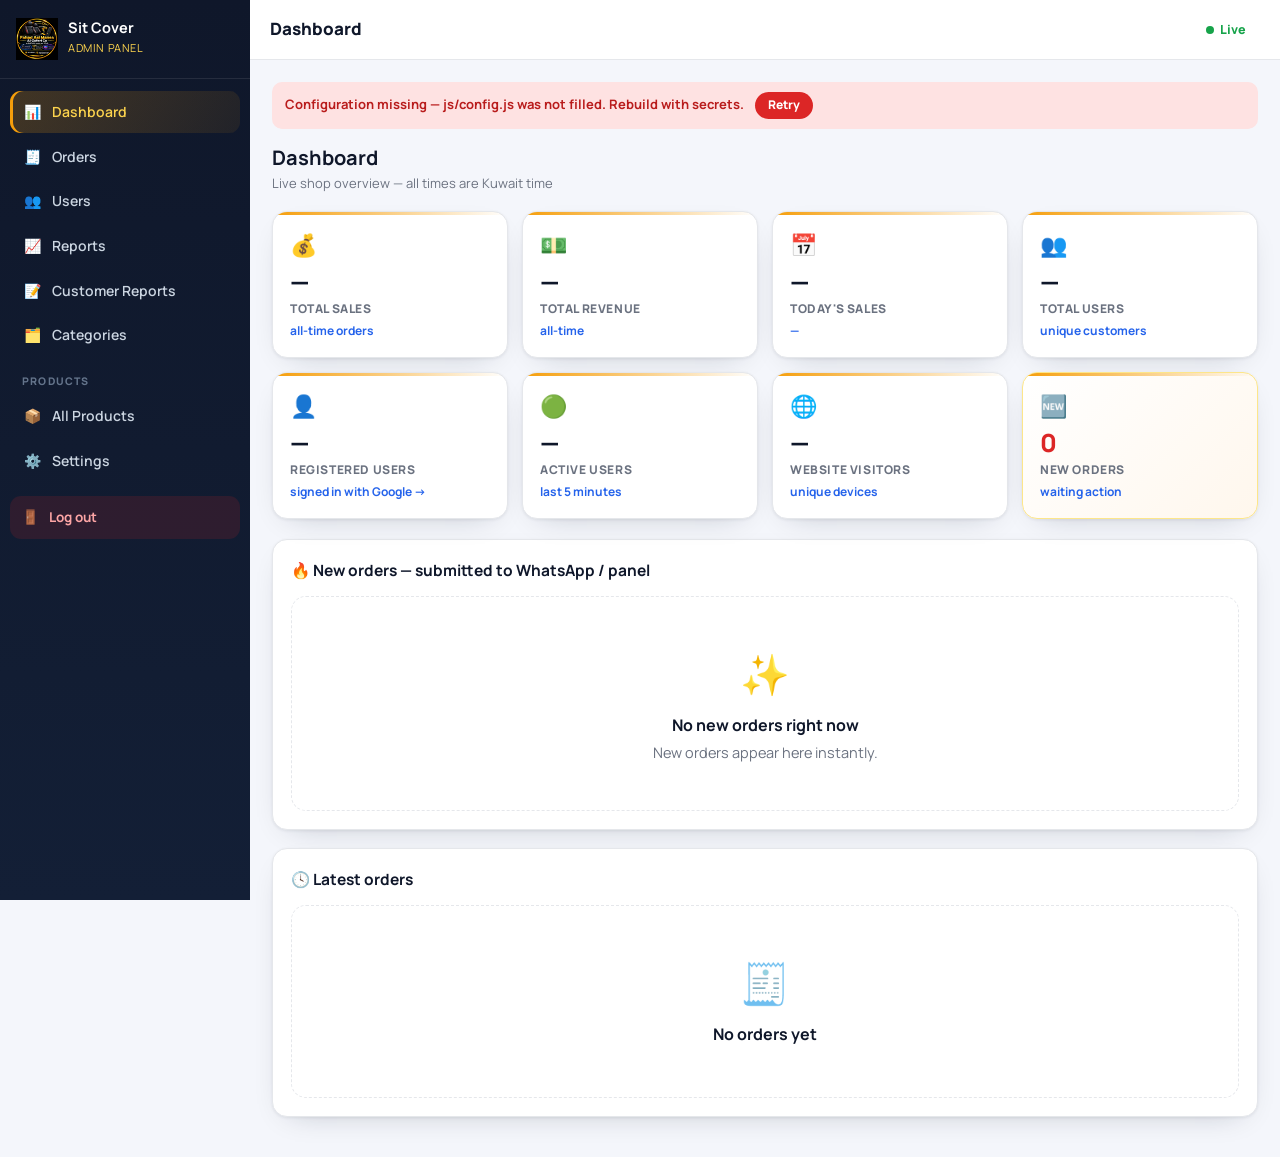
==== commit 5addac5d: "Add registered users page with sign-in counts and profiles" ====
--- a/index.html
+++ b/index.html
@@ -45,6 +45,7 @@
         <div class="stat"><div class="se">💵</div><div class="sv" id="stRevenue">—</div><div class="sl">Total Revenue</div><div class="ss">all-time</div></div>
         <div class="stat"><div class="se">📅</div><div class="sv" id="stToday">—</div><div class="sl">Today's Sales</div><div class="ss" id="stTodayRev">—</div></div>
         <div class="stat"><div class="se">👥</div><div class="sv" id="stUsers">—</div><div class="sl">Total Users</div><div class="ss">unique customers</div></div>
+        <a class="stat stat-link" href="users.html"><div class="se">👤</div><div class="sv" id="stMembers">—</div><div class="sl">Registered Users</div><div class="ss">signed in with Google</div></a>
         <div class="stat"><div class="se">🟢</div><div class="sv" id="stActive">—</div><div class="sl">Active Users</div><div class="ss">last 5 minutes</div></div>
         <div class="stat"><div class="se">🌐</div><div class="sv" id="stVisitors">—</div><div class="sl">Website Visitors</div><div class="ss">unique devices</div></div>
         <div class="stat hot"><div class="se">🆕</div><div class="sv" id="stNew">0</div><div class="sl">New Orders</div><div class="ss">waiting action</div></div>
--- a/css/admin.css
+++ b/css/admin.css
@@ -951,3 +951,110 @@
 .tbl td:last-child { background: #fff; box-shadow: -12px 0 14px -14px rgba(15, 23, 42, .5); }
 .tbl tr:hover td:last-child { background: #fafbfd; }
 .tbl-wrap { -webkit-overflow-scrolling: touch; }
+
+/* ------------------------------------------------------------------ *
+ * Registered users (Google sign-ins)
+ * ------------------------------------------------------------------ */
+a.stat.stat-link {
+  display: block;
+  color: inherit;
+  text-decoration: none;
+  transition: transform .15s, box-shadow .15s, border-color .15s;
+}
+a.stat.stat-link:hover {
+  transform: translateY(-2px);
+  border-color: var(--gold);
+  box-shadow: 0 16px 32px -20px rgba(15, 23, 42, .55);
+}
+a.stat.stat-link .ss::after { content: " →"; }
+
+.u-tools { display: flex; align-items: center; gap: 12px; flex-wrap: wrap; margin-bottom: 14px; }
+.u-search {
+  flex: 1 1 240px;
+  min-width: 0;
+  min-height: 44px;
+  padding: 10px 14px;
+  border: 1px solid var(--line);
+  border-radius: 11px;
+  background: #f8fafc;
+  font-size: 14px;
+}
+.u-search:focus { outline: none; border-color: var(--gold); box-shadow: 0 0 0 3px rgba(245, 158, 11, .16); background: #fff; }
+.u-hint { font-size: 12.5px; color: var(--muted); font-weight: 700; white-space: nowrap; }
+
+.ulist { display: flex; flex-direction: column; gap: 11px; }
+
+.ucard {
+  display: flex;
+  align-items: flex-start;
+  gap: 13px;
+  padding: 14px;
+  border: 1px solid var(--line);
+  border-radius: 14px;
+  background: #fff;
+  transition: border-color .13s, box-shadow .13s;
+}
+.ucard:hover { border-color: #d8dee9; box-shadow: 0 12px 26px -22px rgba(15, 23, 42, .55); }
+
+.uc-av { flex: none; }
+.uc-av img, .uc-av .uc-ph, .uc-av .img-fb {
+  width: 52px;
+  height: 52px;
+  border-radius: 50%;
+  object-fit: cover;
+  display: flex;
+  align-items: center;
+  justify-content: center;
+  background: linear-gradient(135deg, #e2e8f0, #f1f5f9);
+  color: var(--navy);
+  font-weight: 900;
+  font-size: 20px;
+  border: 2px solid var(--gold);
+}
+
+.uc-main { flex: 1 1 auto; min-width: 0; }
+.uc-top { display: flex; align-items: center; gap: 8px; flex-wrap: wrap; margin-bottom: 4px; }
+.uc-top > b { font-size: 15px; font-weight: 900; color: var(--navy); overflow-wrap: anywhere; }
+.badge.google { background: #fee2e2; color: #b91c1c; }
+.uc-mail { font-size: 13.4px; overflow-wrap: anywhere; }
+.uc-mail a { color: var(--info); font-weight: 700; }
+.uc-mail a:hover { text-decoration: underline; }
+.uc-meta { font-size: 12.3px; color: var(--muted); margin-top: 6px; line-height: 1.6; }
+.uc-meta .dot { margin: 0 6px; opacity: .55; }
+.uc-info {
+  margin-top: 7px;
+  font-size: 13px;
+  color: #475569;
+  background: #f8fafc;
+  border: 1px solid var(--line);
+  border-radius: 10px;
+  padding: 8px 10px;
+  line-height: 1.5;
+  overflow-wrap: anywhere;
+  white-space: pre-wrap;
+}
+.uc-r { flex: none; display: flex; flex-direction: column; gap: 7px; }
+.uc-r .btn { white-space: nowrap; }
+
+@media (max-width: 640px) {
+  .ucard { flex-wrap: wrap; }
+  .uc-main { flex: 1 1 calc(100% - 65px); }
+  .uc-r { flex: 1 1 100%; flex-direction: row; }
+  .uc-r .btn { flex: 1 1 auto; text-align: center; justify-content: center; }
+}
+
+/* Letter tile shown when a profile picture fails to load */
+.img-fb {
+  width: 100%;
+  height: 100%;
+  display: inline-flex;
+  align-items: center;
+  justify-content: center;
+  background: linear-gradient(135deg, #e2e8f0, #f1f5f9);
+  color: var(--navy);
+  font-weight: 900;
+  line-height: 1;
+  font-size: 19px;
+  text-transform: uppercase;
+  border-radius: 50%;
+}
